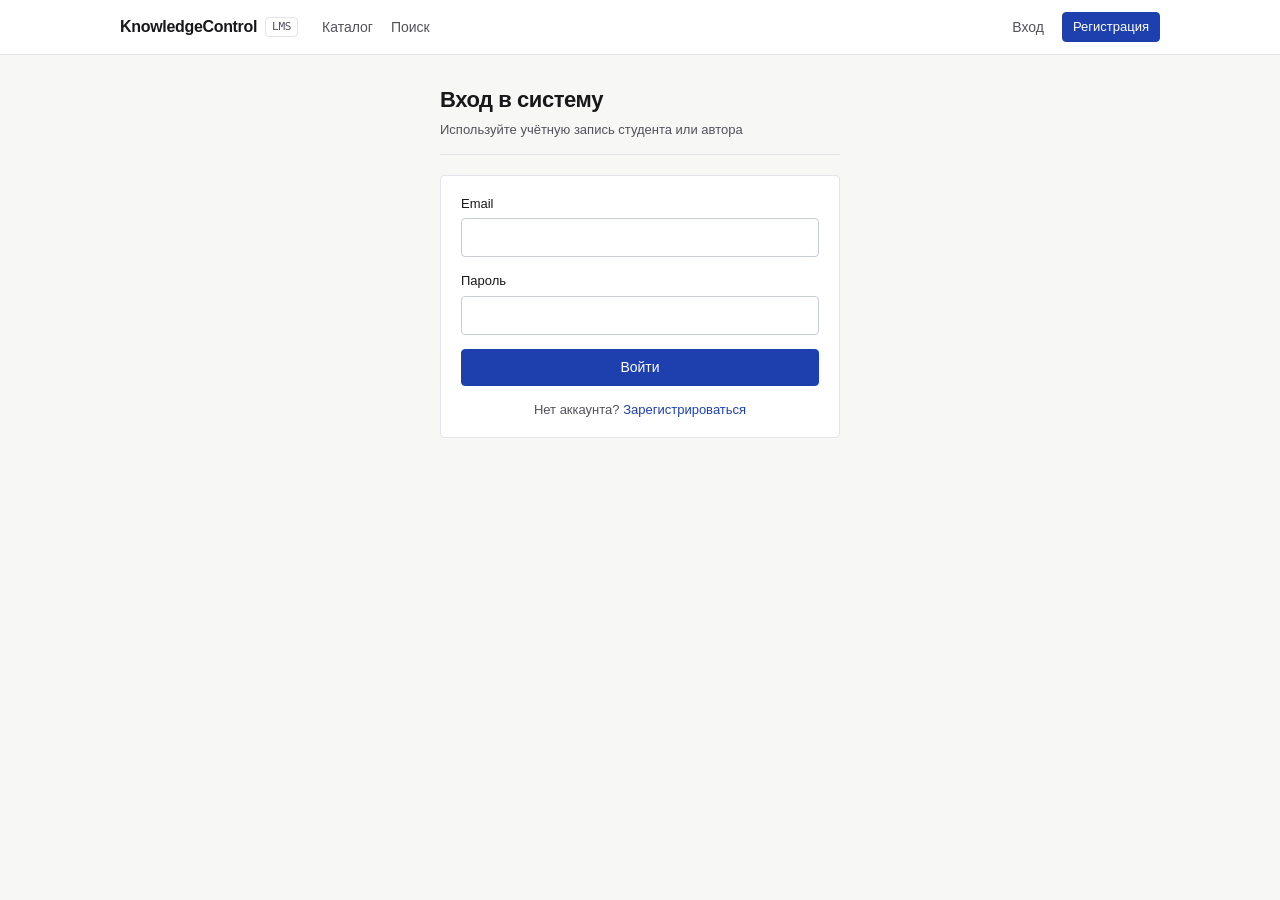
==== frontend/login.html @ 769d4515 "Refactor backend microservices, DTOs, and domain logic" ====
<!DOCTYPE html>
<html lang="ru">
<head>
  <meta charset="UTF-8">
  <title>Вход — KnowledgeControl</title>
  <link rel="stylesheet" href="css/style.css">
</head>
<body>
  <header id="navbar" class="topbar"></header>
  <main class="container container-narrow">
    <div class="page-header">
      <div>
        <h1>Вход в систему</h1>
        <p class="page-subtitle">Используйте учётную запись студента или автора</p>
      </div>
    </div>

    <div id="alert" class="alert"></div>
    <form id="login-form" class="card">
      <div class="form-group">
        <label for="email">Email</label>
        <input type="email" id="email" required autocomplete="email">
      </div>
      <div class="form-group">
        <label for="password">Пароль</label>
        <input type="password" id="password" required autocomplete="current-password">
      </div>
      <button type="submit" class="btn btn-primary" style="width:100%;">Войти</button>
      <p class="muted" style="margin:14px 0 0;text-align:center;">
        Нет аккаунта? <a href="register.html">Зарегистрироваться</a>
      </p>
    </form>
  </main>

  <script src="js/api.js"></script>
  <script src="js/auth.js"></script>
  <script>
    renderNavbar();
    document.getElementById('login-form').addEventListener('submit', async (e) => {
      e.preventDefault();
      try {
        const res = await apiRequest('user', '/api/auth/login', {
          method: 'POST',
          body: {
            email: document.getElementById('email').value.trim(),
            password: document.getElementById('password').value
          }
        });
        localStorage.setItem('kc_token', res.token || res.accessToken);
        window.location.href = 'index.html';
      } catch (err) {
        showAlert('alert', err.message);
      }
    });
  </script>
</body>
</html>
---- frontend/css/style.css ----
:root {
  --bg: #f7f7f5;
  --surface: #ffffff;
  --border: #e2e4e9;
  --border-strong: #c8ccd4;
  --text: #18181b;
  --text-muted: #52525b;
  --accent: #1e40af;
  --accent-hover: #1e3a8a;
  --danger: #b91c1c;
  --danger-bg: #fef2f2;
  --success: #15803d;
  --success-bg: #f0fdf4;
  --warn: #a16207;
  --warn-bg: #fefce8;
  --radius: 4px;
  --font-sans: -apple-system, BlinkMacSystemFont, "Segoe UI", Roboto, sans-serif;
  --font-mono: ui-monospace, SFMono-Regular, Menlo, Consolas, monospace;
}

* { box-sizing: border-box; }

body {
  margin: 0;
  font-family: var(--font-sans);
  font-size: 15px;
  line-height: 1.5;
  color: var(--text);
  background: var(--bg);
}

a { color: var(--accent); text-decoration: none; }
a:hover { text-decoration: underline; }

/* Верхняя навигация */
.topbar {
  background: var(--surface);
  border-bottom: 1px solid var(--border);
  position: sticky;
  top: 0;
  z-index: 10;
}

.topbar-inner {
  max-width: 1080px;
  margin: 0 auto;
  padding: 0 20px;
  height: 54px;
  display: flex;
  align-items: center;
  justify-content: space-between;
  gap: 16px;
}

.brand {
  font-weight: 700;
  font-size: 16px;
  letter-spacing: -0.02em;
  color: var(--text);
  display: flex;
  align-items: center;
  gap: 8px;
}
.brand:hover { text-decoration: none; }
.brand-tag {
  font-family: var(--font-mono);
  font-size: 11px;
  font-weight: 500;
  padding: 1px 6px;
  border: 1px solid var(--border);
  border-radius: var(--radius);
  color: var(--text-muted);
}

.nav-links {
  display: flex;
  align-items: center;
  gap: 18px;
  font-size: 14px;
}
.nav-links a { color: var(--text-muted); }
.nav-links a.active, .nav-links a:hover { color: var(--text); text-decoration: none; }

/* Контейнер */
.container {
  max-width: 1080px;
  margin: 28px auto;
  padding: 0 20px;
}
.container-narrow { max-width: 440px; }

.page-header {
  display: flex;
  justify-content: space-between;
  align-items: flex-end;
  gap: 16px;
  margin-bottom: 20px;
  padding-bottom: 14px;
  border-bottom: 1px solid var(--border);
}
.page-header h1 {
  margin: 0;
  font-size: 22px;
  font-weight: 600;
  letter-spacing: -0.02em;
}
.page-subtitle {
  margin: 4px 0 0;
  font-size: 13px;
  color: var(--text-muted);
}

/* Карточки и сетка */
.card {
  background: var(--surface);
  border: 1px solid var(--border);
  border-radius: var(--radius);
  padding: 18px 20px;
  margin-bottom: 16px;
}

.grid-2 { display: grid; grid-template-columns: repeat(2, 1fr); gap: 16px; }
.grid-3 { display: grid; grid-template-columns: repeat(3, 1fr); gap: 16px; }
@media (max-width: 768px) {
  .grid-2, .grid-3 { grid-template-columns: 1fr; }
}

/* Формы и кнопки */
.form-group { margin-bottom: 14px; }
label {
  display: block;
  font-size: 13px;
  font-weight: 500;
  margin-bottom: 5px;
  color: var(--text);
}

input[type="text"],
input[type="email"],
input[type="password"],
input[type="number"],
select,
textarea {
  width: 100%;
  padding: 8px 11px;
  font: inherit;
  font-size: 14px;
  color: var(--text);
  background: var(--surface);
  border: 1px solid var(--border-strong);
  border-radius: var(--radius);
}
input:focus, select:focus, textarea:focus {
  outline: none;
  border-color: var(--accent);
}
textarea { min-height: 84px; resize: vertical; }

.btn {
  display: inline-flex;
  align-items: center;
  justify-content: center;
  gap: 6px;
  padding: 7px 14px;
  font: inherit;
  font-size: 14px;
  font-weight: 500;
  border-radius: var(--radius);
  border: 1px solid var(--border-strong);
  background: var(--surface);
  color: var(--text);
  cursor: pointer;
}
.btn:hover { background: #f1f2f4; text-decoration: none; }
.btn:disabled { opacity: 0.55; cursor: not-allowed; }

.btn-primary {
  background: var(--accent);
  border-color: var(--accent);
  color: #fff;
}
.btn-primary:hover { background: var(--accent-hover); border-color: var(--accent-hover); }

.btn-danger {
  color: var(--danger);
  border-color: #fecaca;
  background: var(--danger-bg);
}
.btn-danger:hover { background: #fee2e2; }

.btn-sm { padding: 4px 10px; font-size: 13px; }

/* Таблицы */
.table-wrap {
  background: var(--surface);
  border: 1px solid var(--border);
  border-radius: var(--radius);
  overflow-x: auto;
}
table {
  width: 100%;
  border-collapse: collapse;
  font-size: 14px;
}
th, td {
  text-align: left;
  padding: 11px 14px;
  border-bottom: 1px solid var(--border);
}
th {
  font-size: 12px;
  font-weight: 600;
  text-transform: uppercase;
  letter-spacing: 0.03em;
  color: var(--text-muted);
  background: #fafafa;
}
tr:last-child td { border-bottom: none; }

/* Бейджи и уведомления */
.badge {
  display: inline-block;
  font-family: var(--font-mono);
  font-size: 11px;
  padding: 2px 7px;
  border-radius: var(--radius);
  border: 1px solid var(--border);
  background: #f4f4f5;
  color: var(--text-muted);
}
.badge-success { background: var(--success-bg); color: var(--success); border-color: #bbf7d0; }
.badge-warn { background: var(--warn-bg); color: var(--warn); border-color: #fde68a; }
.badge-danger { background: var(--danger-bg); color: var(--danger); border-color: #fecaca; }

.alert {
  padding: 10px 14px;
  border-radius: var(--radius);
  border: 1px solid var(--border);
  font-size: 13px;
  margin-bottom: 16px;
  display: none;
}
.alert.show { display: block; }
.alert-error { background: var(--danger-bg); border-color: #fecaca; color: var(--danger); }
.alert-success { background: var(--success-bg); border-color: #bbf7d0; color: var(--success); }

.mono { font-family: var(--font-mono); }
.muted { color: var(--text-muted); font-size: 13px; }
.row-actions { display: flex; gap: 8px; flex-wrap: wrap; }
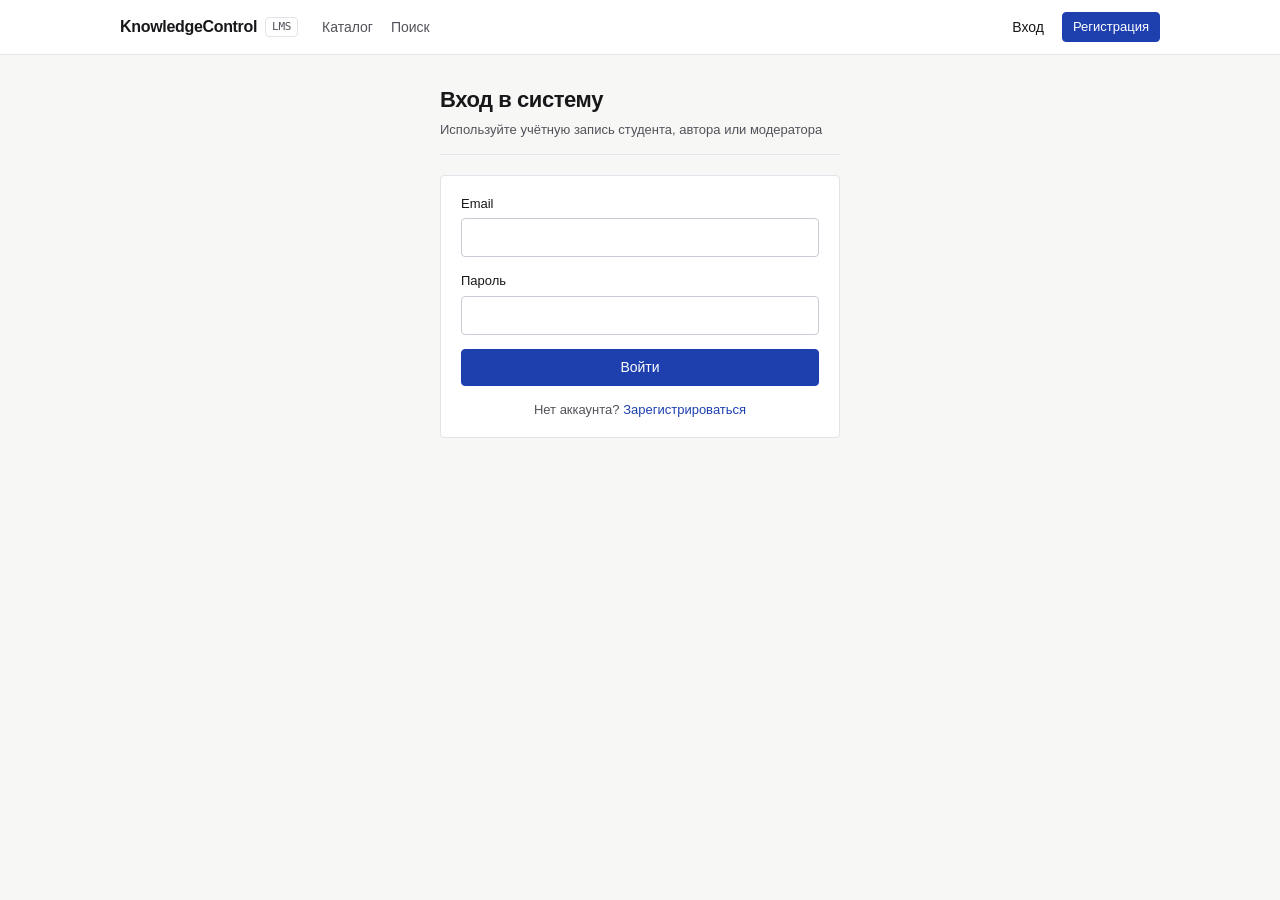
==== commit 371242df: "Update frontend pages and API integration to match backend contracts" ====
--- a/frontend/login.html
+++ b/frontend/login.html
@@ -11,7 +11,7 @@
     <div class="page-header">
       <div>
         <h1>Вход в систему</h1>
-        <p class="page-subtitle">Используйте учётную запись студента или автора</p>
+        <p class="page-subtitle">Используйте учётную запись студента, автора или модератора</p>
       </div>
     </div>
 
@@ -25,7 +25,7 @@
         <label for="password">Пароль</label>
         <input type="password" id="password" required autocomplete="current-password">
       </div>
-      <button type="submit" class="btn btn-primary" style="width:100%;">Войти</button>
+      <button type="submit" id="submit-btn" class="btn btn-primary" style="width:100%;">Войти</button>
       <p class="muted" style="margin:14px 0 0;text-align:center;">
         Нет аккаунта? <a href="register.html">Зарегистрироваться</a>
       </p>
@@ -35,9 +35,14 @@
   <script src="js/api.js"></script>
   <script src="js/auth.js"></script>
   <script>
-    renderNavbar();
+    renderNavbar('login');
+
     document.getElementById('login-form').addEventListener('submit', async (e) => {
       e.preventDefault();
+      hideAlert('alert');
+      const btn = document.getElementById('submit-btn');
+      btn.disabled = true;
+
       try {
         const res = await apiRequest('user', '/api/auth/login', {
           method: 'POST',
@@ -46,10 +51,19 @@
             password: document.getElementById('password').value
           }
         });
-        localStorage.setItem('kc_token', res.token || res.accessToken);
+
+        localStorage.setItem('kc_token', res.token);
+
+        try {
+          const me = await apiRequest('user', '/api/users/me');
+          if (me?.nickname) localStorage.setItem('kc_nickname', me.nickname);
+        } catch { /* игнорируем, подгрузится позже */ }
+
         window.location.href = 'index.html';
       } catch (err) {
         showAlert('alert', err.message);
+      } finally {
+        btn.disabled = false;
       }
     });
   </script>
--- a/frontend/css/style.css
+++ b/frontend/css/style.css
@@ -139,6 +139,7 @@
 input[type="email"],
 input[type="password"],
 input[type="number"],
+input[type="datetime-local"],
 select,
 textarea {
   width: 100%;
@@ -231,6 +232,7 @@
 .badge-success { background: var(--success-bg); color: var(--success); border-color: #bbf7d0; }
 .badge-warn { background: var(--warn-bg); color: var(--warn); border-color: #fde68a; }
 .badge-danger { background: var(--danger-bg); color: var(--danger); border-color: #fecaca; }
+.badge-info { background: #eff6ff; color: var(--accent); border-color: #bfdbfe; }
 
 .alert {
   padding: 10px 14px;
